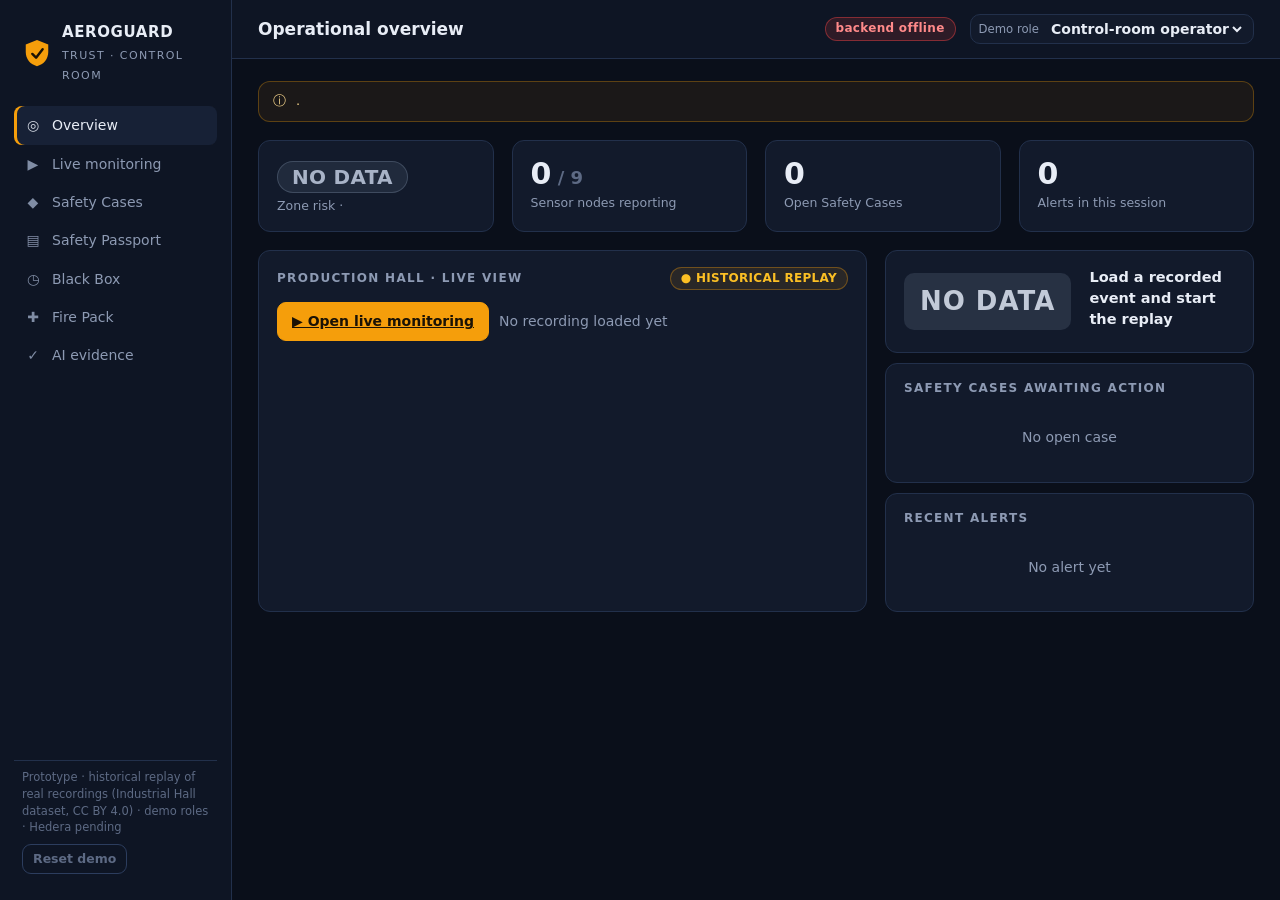
==== dashboard/index.html @ 40435185 "Control-room interface: live replay, AI charts, Safety Case workflow, passport, black box, fire pack" ====
<!doctype html>
<html lang="en">
<head>
<meta charset="utf-8">
<meta name="viewport" content="width=device-width, initial-scale=1">
<title>AEROGUARD TRUST · Control Room</title>
<link rel="icon" href="data:image/svg+xml,%3Csvg xmlns='http://www.w3.org/2000/svg' viewBox='0 0 32 32'%3E%3Cpath d='M16 2 4 7v8c0 7.5 5.1 13.6 12 15 6.9-1.4 12-7.5 12-15V7z' fill='%23f59e0b'/%3E%3C/svg%3E">
<link rel="stylesheet" href="styles.css">
</head>
<body>
<div id="app"><div class="boot">Loading AEROGUARD TRUST…</div></div>
<script src="vendor/htm-preact-standalone.js"></script>
<script src="vendor/chart.umd.js"></script>
<script src="app.js"></script>
</body>
</html>
---- dashboard/styles.css ----
:root {
  --bg: #0a0f1a; --bg2: #0e1524; --panel: #121a2b; --panel2: #172136; --line: #22304b; --line2: #2c3d5e;
  --text: #e8edf6; --muted: #8d9ab3; --dim: #5d6a84;
  --accent: #f59e0b; --accent2: #fbbf24;
  --ok: #22c55e; --watch: #3b82f6; --high: #f59e0b; --crit: #ef4444; --nodata: #64748b; --sim: #a78bfa;
  --radius: 12px; --mono: "Cascadia Mono", Consolas, "SF Mono", monospace;
}
* { box-sizing: border-box; }
html, body { margin: 0; height: 100%; }
body { background: var(--bg); color: var(--text); font: 14px/1.45 "Segoe UI", system-ui, -apple-system, Roboto, sans-serif; }
button, input, select, textarea { font: inherit; color: inherit; }
a { color: var(--accent2); }
.boot { padding: 40px; color: var(--muted); }

/* ------------------------------------------------------------ shell */
.shell { display: grid; grid-template-columns: 232px 1fr; min-height: 100vh; }
.side { background: var(--bg2); border-right: 1px solid var(--line); padding: 18px 14px; display: flex; flex-direction: column; gap: 4px; position: sticky; top: 0; height: 100vh; }
.brand { display: flex; align-items: center; gap: 10px; padding: 4px 8px 18px; }
.brand svg { width: 30px; height: 30px; flex: none; }
.brand b { display: block; font-size: 15px; letter-spacing: .6px; }
.brand span { font-size: 11px; color: var(--muted); letter-spacing: 1.4px; }
.nav a { display: flex; align-items: center; gap: 10px; padding: 9px 10px; border-radius: 8px; color: var(--muted); text-decoration: none; font-weight: 500; }
.nav a:hover { background: var(--panel); color: var(--text); }
.nav a.on { background: var(--panel2); color: var(--text); box-shadow: inset 3px 0 0 var(--accent); }
.nav .ico { width: 18px; text-align: center; opacity: .9; }
.nav .badge { margin-left: auto; background: var(--crit); color: #fff; font-size: 11px; border-radius: 99px; padding: 0 7px; font-weight: 700; }
.side .foot { margin-top: auto; font-size: 11.5px; color: var(--dim); padding: 8px; border-top: 1px solid var(--line); }

.main { min-width: 0; }
.top { display: flex; align-items: center; gap: 14px; padding: 14px 26px; border-bottom: 1px solid var(--line); background: var(--bg2); position: sticky; top: 0; z-index: 5; flex-wrap: wrap; }
.top h1 { font-size: 17px; margin: 0; font-weight: 600; }
.top .sub { color: var(--muted); font-size: 12.5px; }
.top .grow { flex: 1; }
.role { display: flex; align-items: center; gap: 8px; background: var(--panel); border: 1px solid var(--line); border-radius: 10px; padding: 5px 8px; }
.role select { background: transparent; border: 0; outline: 0; font-weight: 600; }
.role select option { background: var(--panel); }
.role small { color: var(--muted); }
.page { padding: 22px 26px 60px; display: grid; gap: 18px; }

/* ------------------------------------------------------------ building blocks */
.card { background: var(--panel); border: 1px solid var(--line); border-radius: var(--radius); padding: 16px 18px; min-width: 0; }
.card h2 { margin: 0 0 12px; font-size: 12px; letter-spacing: 1.3px; text-transform: uppercase; color: var(--muted); font-weight: 600; display: flex; align-items: center; gap: 8px; }
.card h2 .r { margin-left: auto; text-transform: none; letter-spacing: 0; font-weight: 500; }
.grid { display: grid; gap: 18px; }
.g2 { grid-template-columns: 1fr 1fr; } .g3 { grid-template-columns: repeat(3, 1fr); } .g4 { grid-template-columns: repeat(4, 1fr); }
.g-main { grid-template-columns: minmax(0, 1.65fr) minmax(320px, 1fr); }
@media (max-width: 1150px) { .g-main, .g2, .g3 { grid-template-columns: 1fr; } .g4 { grid-template-columns: 1fr 1fr; } }
@media (max-width: 760px) { .shell { grid-template-columns: 1fr; } .side { position: static; height: auto; } .g4 { grid-template-columns: 1fr; } }

.kpi .v { font-size: 30px; font-weight: 700; font-variant-numeric: tabular-nums; line-height: 1.1; }
.kpi .l { color: var(--muted); font-size: 12.5px; margin-top: 4px; }
.muted { color: var(--muted); } .dim { color: var(--dim); } .mono { font-family: var(--mono); font-size: 12.5px; }
.row { display: flex; align-items: center; gap: 10px; flex-wrap: wrap; }
.between { justify-content: space-between; }
.stack { display: grid; gap: 10px; }

.pill { display: inline-flex; align-items: center; gap: 6px; padding: 2px 10px; border-radius: 99px; font-size: 12px; font-weight: 700; letter-spacing: .3px; border: 1px solid transparent; white-space: nowrap; }
.pill.NORMAL, .pill.CLOSED, .pill.ok { background: rgba(34,197,94,.12); color: var(--ok); border-color: rgba(34,197,94,.35); }
.pill.WATCH, .pill.VERIFIED { background: rgba(59,130,246,.13); color: #7fb0ff; border-color: rgba(59,130,246,.4); }
.pill.HIGH, .pill.ACTION_RECORDED { background: rgba(245,158,11,.13); color: var(--accent2); border-color: rgba(245,158,11,.4); }
.pill.CRITICAL, .pill.OPEN, .pill.bad { background: rgba(239,68,68,.14); color: #ff8a8a; border-color: rgba(239,68,68,.45); }
.pill.NO_DATA, .pill.pending { background: rgba(100,116,139,.18); color: #a8b3c7; border-color: rgba(100,116,139,.45); }
.pill.sim { background: rgba(167,139,250,.14); color: #c4b5fd; border-color: rgba(167,139,250,.45); }
.pill.rec { background: rgba(245,158,11,.1); color: var(--accent2); border-color: rgba(245,158,11,.35); }

.banner { border-radius: var(--radius); padding: 10px 14px; font-size: 13px; display: flex; gap: 10px; align-items: flex-start; border: 1px solid; }
.banner.info { background: rgba(245,158,11,.07); border-color: rgba(245,158,11,.3); color: #f3d28a; }
.banner.sim { background: rgba(167,139,250,.08); border-color: rgba(167,139,250,.35); color: #d6ccff; }
.banner.err { background: rgba(239,68,68,.1); border-color: rgba(239,68,68,.4); color: #ffb3b3; }

.btn { background: var(--panel2); border: 1px solid var(--line2); border-radius: 9px; padding: 8px 14px; cursor: pointer; font-weight: 600; display: inline-flex; gap: 8px; align-items: center; transition: background .15s, border-color .15s, transform .05s; }
.btn:hover:not(:disabled) { border-color: var(--muted); }
.btn:active:not(:disabled) { transform: translateY(1px); }
.btn:disabled { opacity: .45; cursor: not-allowed; }
.btn.primary { background: var(--accent); color: #1a1205; border-color: var(--accent); }
.btn.primary:hover:not(:disabled) { background: var(--accent2); }
.btn.danger { background: rgba(239,68,68,.15); border-color: rgba(239,68,68,.5); color: #ffb3b3; }
.btn.ghost { background: transparent; }
.btn.sm { padding: 5px 10px; font-size: 12.5px; }
.seg { display: inline-flex; background: var(--bg2); border: 1px solid var(--line); border-radius: 9px; padding: 3px; }
.seg button { background: transparent; border: 0; padding: 5px 10px; border-radius: 6px; cursor: pointer; color: var(--muted); font-weight: 600; font-size: 12.5px; }
.seg button.on { background: var(--panel2); color: var(--text); }

input[type=text], textarea, select.in { width: 100%; background: var(--bg2); border: 1px solid var(--line2); border-radius: 9px; padding: 9px 11px; outline: none; }
input[type=text]:focus, textarea:focus { border-color: var(--accent); }
textarea { min-height: 72px; resize: vertical; }
label.f { display: grid; gap: 5px; font-size: 12.5px; color: var(--muted); }

table.t { width: 100%; border-collapse: collapse; font-size: 13px; }
table.t th { text-align: left; color: var(--muted); font-weight: 600; font-size: 11.5px; text-transform: uppercase; letter-spacing: .8px; padding: 8px 10px; border-bottom: 1px solid var(--line); }
table.t td { padding: 9px 10px; border-bottom: 1px solid var(--line); vertical-align: top; }
table.t tr.click { cursor: pointer; }
table.t tr.click:hover td { background: var(--panel2); }
.num { text-align: right; font-variant-numeric: tabular-nums; }

/* ------------------------------------------------------------ risk banner */
.risk { border-radius: var(--radius); padding: 16px 18px; display: grid; grid-template-columns: auto 1fr; gap: 6px 18px; align-items: center; border: 1px solid var(--line); background: var(--panel); transition: background .3s, border-color .3s; }
.risk .lvl { grid-row: span 2; font-size: 26px; font-weight: 800; letter-spacing: 1px; padding: 10px 16px; border-radius: 10px; min-width: 150px; text-align: center; }
.risk .why { font-size: 14.5px; font-weight: 600; }
.risk .more { color: var(--muted); font-size: 12.5px; }
.risk.NORMAL .lvl { background: rgba(34,197,94,.15); color: var(--ok); }
.risk.WATCH { border-color: rgba(59,130,246,.5); } .risk.WATCH .lvl { background: rgba(59,130,246,.18); color: #8fb9ff; }
.risk.HIGH { border-color: rgba(245,158,11,.6); } .risk.HIGH .lvl { background: rgba(245,158,11,.2); color: var(--accent2); }
.risk.CRITICAL { border-color: var(--crit); background: linear-gradient(90deg, rgba(239,68,68,.16), var(--panel) 60%); }
.risk.CRITICAL .lvl { background: var(--crit); color: #fff; animation: pulse 1.4s infinite; }
.risk.NO_DATA .lvl { background: rgba(100,116,139,.25); color: #c2cad8; }
@keyframes pulse { 0%,100% { box-shadow: 0 0 0 0 rgba(239,68,68,.6); } 50% { box-shadow: 0 0 0 10px rgba(239,68,68,0); } }

/* ------------------------------------------------------------ replay */
.events { display: grid; grid-template-columns: repeat(4, minmax(0,1fr)); gap: 12px; }
@media (max-width: 1150px) { .events { grid-template-columns: 1fr 1fr; } }
.ev { background: var(--bg2); border: 1px solid var(--line); border-radius: 10px; padding: 12px; cursor: pointer; text-align: left; display: grid; gap: 6px; transition: border-color .15s, background .15s; }
.ev:hover { border-color: var(--line2); }
.ev.on { border-color: var(--accent); background: rgba(245,158,11,.06); }
.ev b { font-size: 14px; }
.ev small { color: var(--muted); font-size: 12px; }
.progress { position: relative; height: 26px; background: var(--bg2); border: 1px solid var(--line); border-radius: 8px; overflow: hidden; }
.progress .fill { position: absolute; inset: 0 auto 0 0; background: linear-gradient(90deg, rgba(245,158,11,.25), rgba(245,158,11,.45)); transition: width .4s; }
.progress .evband { position: absolute; top: 0; bottom: 0; background: repeating-linear-gradient(45deg, rgba(239,68,68,.18) 0 6px, rgba(239,68,68,.06) 6px 12px); border-left: 2px solid rgba(239,68,68,.7); border-right: 2px solid rgba(239,68,68,.7); }
.progress .lab { position: absolute; inset: 0; display: flex; align-items: center; justify-content: space-between; padding: 0 10px; font-size: 11.5px; color: var(--muted); font-family: var(--mono); }
.chartbox { position: relative; height: 210px; }
.chartbox.tall { height: 250px; }

/* ------------------------------------------------------------ hall map */
.map svg { width: 100%; height: auto; display: block; }
.map .legend { display: flex; gap: 14px; flex-wrap: wrap; font-size: 12px; color: var(--muted); margin-top: 8px; }
.map .legend i { display: inline-block; width: 10px; height: 10px; border-radius: 50%; margin-right: 5px; vertical-align: -1px; }

/* ------------------------------------------------------------ case stepper */
.steps { display: grid; grid-template-columns: repeat(6, 1fr); gap: 6px; }
@media (max-width: 1150px) { .steps { grid-template-columns: repeat(3, 1fr); } }
.step { background: var(--bg2); border: 1px solid var(--line); border-radius: 10px; padding: 10px; font-size: 12.5px; }
.step b { display: block; font-size: 13px; margin-bottom: 2px; }
.step.done { border-color: rgba(34,197,94,.5); background: rgba(34,197,94,.06); }
.step.cur { border-color: var(--accent); background: rgba(245,158,11,.08); }
.step .n { font-size: 11px; color: var(--muted); letter-spacing: 1px; }

/* ------------------------------------------------------------ timeline */
.tl { display: grid; gap: 0; }
.tl .it { display: grid; grid-template-columns: 150px 18px 1fr; gap: 10px; padding: 8px 0; }
.tl .when { font-family: var(--mono); font-size: 11.5px; color: var(--muted); text-align: right; padding-top: 2px; }
.tl .dot { width: 12px; height: 12px; border-radius: 50%; margin-top: 4px; justify-self: center; position: relative; }
.tl .it:not(:last-child) .dot::after { content: ""; position: absolute; left: 5px; top: 14px; width: 2px; height: 40px; background: var(--line); }
.tl .body b { font-size: 13.5px; }
.tl .body .d { color: var(--muted); font-size: 12.5px; }
.src-sensor { background: #14b8a6; } .src-model { background: #38bdf8; } .src-risk { background: var(--crit); } .src-human { background: var(--ok); } .src-system { background: var(--accent); } .src-simulated { background: var(--sim); }

/* ------------------------------------------------------------ misc */
.toast { position: fixed; right: 22px; bottom: 22px; background: var(--panel2); border: 1px solid var(--line2); border-left: 4px solid var(--accent); padding: 12px 16px; border-radius: 10px; max-width: 420px; box-shadow: 0 10px 30px rgba(0,0,0,.4); z-index: 50; animation: slide .25s ease; }
.toast.err { border-left-color: var(--crit); }
@keyframes slide { from { transform: translateY(12px); opacity: 0; } to { transform: none; opacity: 1; } }
.empty { color: var(--muted); padding: 18px 4px; text-align: center; }
.hash { font-family: var(--mono); font-size: 11.5px; word-break: break-all; color: var(--muted); }
.fig { width: 100%; border-radius: 8px; background: #fff; }
.kv { display: grid; grid-template-columns: 170px 1fr; gap: 6px 14px; font-size: 13px; }
.kv dt { color: var(--muted); } .kv dd { margin: 0; }

@media print {
  .side, .top, .noprint { display: none !important; }
  .shell { display: block; }
  body { background: #fff; color: #000; }
  .card { border-color: #999; background: #fff; }
  .muted, .dim { color: #333; }
}
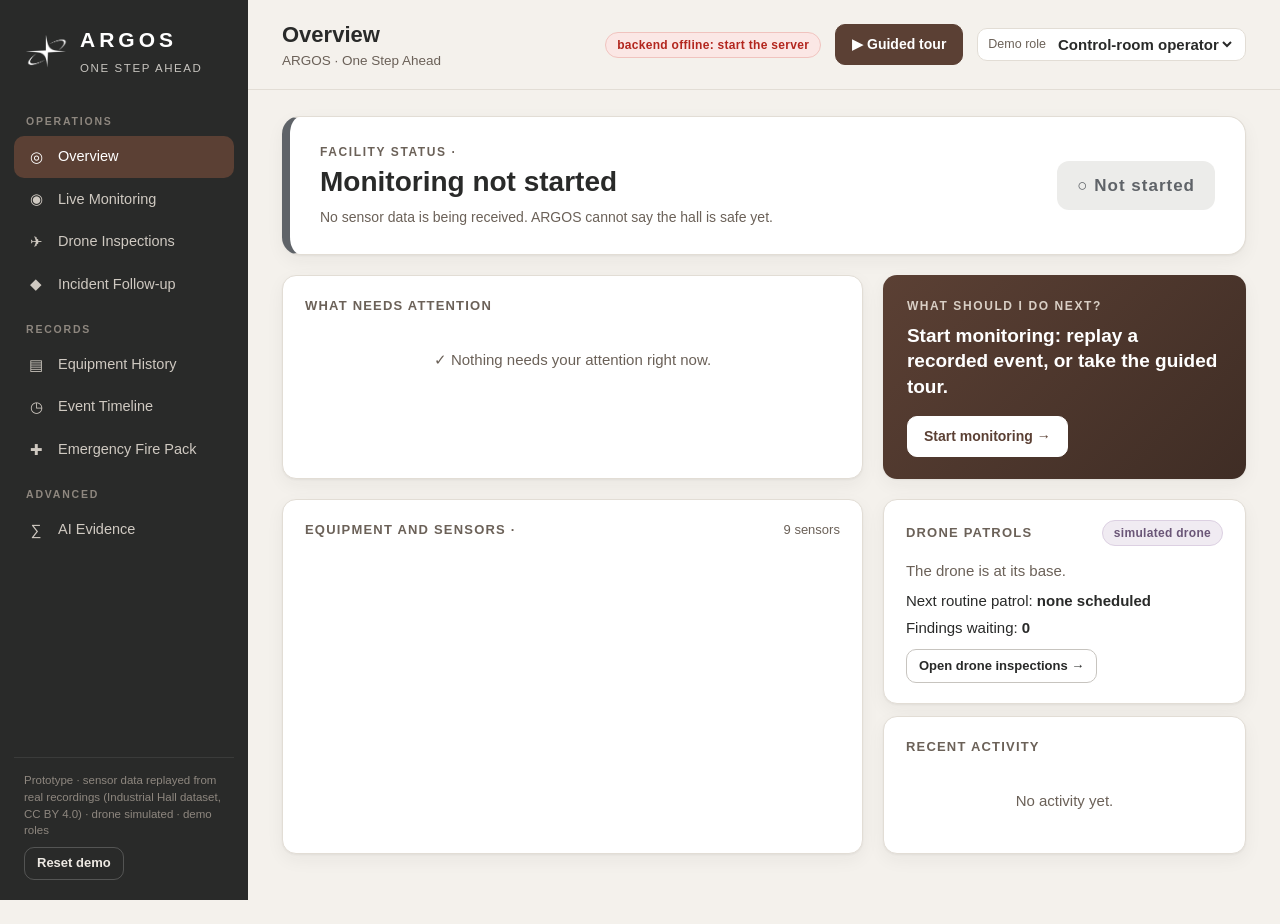
==== commit 488a9868: "ARGOS rebrand and premium redesign: official logo, ivory/brown design system, plain-language technic" ====
--- a/dashboard/index.html
+++ b/dashboard/index.html
@@ -3,12 +3,12 @@
 <head>
 <meta charset="utf-8">
 <meta name="viewport" content="width=device-width, initial-scale=1">
-<title>AEROGUARD TRUST · Control Room</title>
-<link rel="icon" href="data:image/svg+xml,%3Csvg xmlns='http://www.w3.org/2000/svg' viewBox='0 0 32 32'%3E%3Cpath d='M16 2 4 7v8c0 7.5 5.1 13.6 12 15 6.9-1.4 12-7.5 12-15V7z' fill='%23f59e0b'/%3E%3C/svg%3E">
+<title>ARGOS · One Step Ahead</title>
+<link rel="icon" type="image/png" href="assets/argos-favicon.png">
 <link rel="stylesheet" href="styles.css">
 </head>
 <body>
-<div id="app"><div class="boot">Loading AEROGUARD TRUST…</div></div>
+<div id="app"><div class="boot">Loading ARGOS…</div></div>
 <script src="vendor/htm-preact-standalone.js"></script>
 <script src="vendor/chart.umd.js"></script>
 <script src="app.js"></script>
--- a/dashboard/styles.css
+++ b/dashboard/styles.css
@@ -1,164 +1,204 @@
+/* ARGOS — One Step Ahead. Premium industrial design system. */
 :root {
-  --bg: #0a0f1a; --bg2: #0e1524; --panel: #121a2b; --panel2: #172136; --line: #22304b; --line2: #2c3d5e;
-  --text: #e8edf6; --muted: #8d9ab3; --dim: #5d6a84;
-  --accent: #f59e0b; --accent2: #fbbf24;
-  --ok: #22c55e; --watch: #3b82f6; --high: #f59e0b; --crit: #ef4444; --nodata: #64748b; --sim: #a78bfa;
-  --radius: 12px; --mono: "Cascadia Mono", Consolas, "SF Mono", monospace;
+  --ivory: #F4F1EC; --silver: #C7C4BF; --taupe: #88715F; --brown: #5B4034; --charcoal: #292A29;
+  --bg: var(--ivory); --bg2: #FAF8F4; --panel: #FFFFFF; --panel2: #FAF8F4; --soft: #EFEBE4; --line: #E2DDD5; --line2: #C7C4BF;
+  --text: #292A29; --muted: #6B6158; --dim: #9A9088;
+  --accent: #5B4034; --accent2: #88715F;
+  /* safety colours: always paired with an icon and words */
+  --ok: #2E7D4F; --ok-bg: #E6F2EA; --watch: #2F5F98; --watch-bg: #E7EEF7; --high: #9A5B00; --high-bg: #FBF0DC;
+  --crit: #B3261E; --crit-bg: #FBE7E5; --nodata: #5F6368; --nodata-bg: #ECECEA; --sim: #6A5677; --sim-bg: #F0EBF2;
+  --radius: 14px; --shadow: 0 1px 2px rgba(41,42,41,.05), 0 6px 18px rgba(41,42,41,.05);
+  --mono: "Cascadia Mono", Consolas, monospace;
 }
 * { box-sizing: border-box; }
 html, body { margin: 0; height: 100%; }
-body { background: var(--bg); color: var(--text); font: 14px/1.45 "Segoe UI", system-ui, -apple-system, Roboto, sans-serif; }
+body { background: var(--bg); color: var(--text); font: 15px/1.5 "Segoe UI", "Helvetica Neue", Arial, sans-serif; -webkit-font-smoothing: antialiased; }
 button, input, select, textarea { font: inherit; color: inherit; }
-a { color: var(--accent2); }
+a { color: var(--brown); }
 .boot { padding: 40px; color: var(--muted); }
 
-/* ------------------------------------------------------------ shell */
-.shell { display: grid; grid-template-columns: 232px 1fr; min-height: 100vh; }
-.side { background: var(--bg2); border-right: 1px solid var(--line); padding: 18px 14px; display: flex; flex-direction: column; gap: 4px; position: sticky; top: 0; height: 100vh; }
-.brand { display: flex; align-items: center; gap: 10px; padding: 4px 8px 18px; }
-.brand svg { width: 30px; height: 30px; flex: none; }
-.brand b { display: block; font-size: 15px; letter-spacing: .6px; }
-.brand span { font-size: 11px; color: var(--muted); letter-spacing: 1.4px; }
-.nav a { display: flex; align-items: center; gap: 10px; padding: 9px 10px; border-radius: 8px; color: var(--muted); text-decoration: none; font-weight: 500; }
-.nav a:hover { background: var(--panel); color: var(--text); }
-.nav a.on { background: var(--panel2); color: var(--text); box-shadow: inset 3px 0 0 var(--accent); }
-.nav .ico { width: 18px; text-align: center; opacity: .9; }
-.nav .badge { margin-left: auto; background: var(--crit); color: #fff; font-size: 11px; border-radius: 99px; padding: 0 7px; font-weight: 700; }
-.side .foot { margin-top: auto; font-size: 11.5px; color: var(--dim); padding: 8px; border-top: 1px solid var(--line); }
+.shell { display: grid; grid-template-columns: 248px 1fr; min-height: 100vh; }
+.side { background: var(--charcoal); color: #EDE9E3; padding: 22px 14px 16px; display: flex; flex-direction: column; gap: 2px; position: sticky; top: 0; height: 100vh; overflow-y: auto; }
+.brand { display: flex; align-items: center; gap: 12px; padding: 2px 10px 18px; }
+.brand img { width: 44px; height: 44px; flex: none; }
+.brand b { display: block; font-size: 21px; letter-spacing: 4px; font-weight: 600; color: #FFFFFF; }
+.brand span { font-size: 11.5px; color: var(--silver); letter-spacing: 1.6px; text-transform: uppercase; }
+.nav-group { font-size: 10.5px; letter-spacing: 1.8px; color: #8E877F; padding: 16px 12px 6px; font-weight: 600; }
+.nav a { display: flex; align-items: center; gap: 12px; padding: 10px 12px; border-radius: 10px; color: #CFC9C1; text-decoration: none; font-weight: 500; font-size: 14.5px; }
+.nav a:hover { background: rgba(255,255,255,.06); color: #FFF; }
+.nav a.on { background: var(--brown); color: #FFF; }
+.nav .ico { width: 20px; text-align: center; font-size: 15px; }
+.nav .badge { margin-left: auto; background: var(--crit); color: #fff; font-size: 11.5px; border-radius: 99px; padding: 1px 8px; font-weight: 700; }
+.nav .badge.warn { background: #D99A2B; color: #1D1A17; }
+.side .foot { margin-top: auto; font-size: 11.5px; color: #8E877F; padding: 14px 10px 4px; border-top: 1px solid rgba(255,255,255,.08); line-height: 1.45; }
+.side .foot .btn { color: #EDE9E3; border-color: rgba(255,255,255,.2); background: transparent; }
 
 .main { min-width: 0; }
-.top { display: flex; align-items: center; gap: 14px; padding: 14px 26px; border-bottom: 1px solid var(--line); background: var(--bg2); position: sticky; top: 0; z-index: 5; flex-wrap: wrap; }
-.top h1 { font-size: 17px; margin: 0; font-weight: 600; }
-.top .sub { color: var(--muted); font-size: 12.5px; }
-.top .grow { flex: 1; }
-.role { display: flex; align-items: center; gap: 8px; background: var(--panel); border: 1px solid var(--line); border-radius: 10px; padding: 5px 8px; }
+.top { display: flex; align-items: center; gap: 14px; padding: 18px 34px; border-bottom: 1px solid var(--line); background: rgba(244,241,236,.94); backdrop-filter: blur(6px); position: sticky; top: 0; z-index: 5; flex-wrap: wrap; }
+.top h1 { font-size: 22px; margin: 0; font-weight: 600; }
+.top .sub { color: var(--muted); font-size: 13.5px; }
+.grow { flex: 1; }
+.role { display: flex; align-items: center; gap: 8px; background: var(--panel); border: 1px solid var(--line); border-radius: 10px; padding: 6px 10px; }
 .role select { background: transparent; border: 0; outline: 0; font-weight: 600; }
-.role select option { background: var(--panel); }
 .role small { color: var(--muted); }
-.page { padding: 22px 26px 60px; display: grid; gap: 18px; }
-
-/* ------------------------------------------------------------ building blocks */
-.card { background: var(--panel); border: 1px solid var(--line); border-radius: var(--radius); padding: 16px 18px; min-width: 0; }
-.card h2 { margin: 0 0 12px; font-size: 12px; letter-spacing: 1.3px; text-transform: uppercase; color: var(--muted); font-weight: 600; display: flex; align-items: center; gap: 8px; }
+.page { padding: 26px 34px 70px; display: grid; gap: 20px; max-width: 1500px; }
+
+.card { background: var(--panel); border: 1px solid var(--line); border-radius: var(--radius); padding: 20px 22px; min-width: 0; box-shadow: var(--shadow); }
+.card h2 { margin: 0 0 14px; font-size: 13px; letter-spacing: 1.2px; text-transform: uppercase; color: var(--muted); font-weight: 600; display: flex; align-items: center; gap: 8px; }
 .card h2 .r { margin-left: auto; text-transform: none; letter-spacing: 0; font-weight: 500; }
-.grid { display: grid; gap: 18px; }
+.grid { display: grid; gap: 20px; }
 .g2 { grid-template-columns: 1fr 1fr; } .g3 { grid-template-columns: repeat(3, 1fr); } .g4 { grid-template-columns: repeat(4, 1fr); }
-.g-main { grid-template-columns: minmax(0, 1.65fr) minmax(320px, 1fr); }
+.g-main { grid-template-columns: minmax(0, 1.6fr) minmax(330px, 1fr); }
 @media (max-width: 1150px) { .g-main, .g2, .g3 { grid-template-columns: 1fr; } .g4 { grid-template-columns: 1fr 1fr; } }
-@media (max-width: 760px) { .shell { grid-template-columns: 1fr; } .side { position: static; height: auto; } .g4 { grid-template-columns: 1fr; } }
-
-.kpi .v { font-size: 30px; font-weight: 700; font-variant-numeric: tabular-nums; line-height: 1.1; }
-.kpi .l { color: var(--muted); font-size: 12.5px; margin-top: 4px; }
+@media (max-width: 760px) { .shell { grid-template-columns: 1fr; } .side { position: static; height: auto; } .g4 { grid-template-columns: 1fr; } .page { padding: 16px; } .top { padding: 14px 16px; } }
+.kpi .v { font-size: 30px; font-weight: 650; font-variant-numeric: tabular-nums; line-height: 1.1; }
+.kpi .l { color: var(--muted); font-size: 13px; margin-top: 4px; }
 .muted { color: var(--muted); } .dim { color: var(--dim); } .mono { font-family: var(--mono); font-size: 12.5px; }
 .row { display: flex; align-items: center; gap: 10px; flex-wrap: wrap; }
 .between { justify-content: space-between; }
-.stack { display: grid; gap: 10px; }
-
-.pill { display: inline-flex; align-items: center; gap: 6px; padding: 2px 10px; border-radius: 99px; font-size: 12px; font-weight: 700; letter-spacing: .3px; border: 1px solid transparent; white-space: nowrap; }
-.pill.NORMAL, .pill.CLOSED, .pill.ok { background: rgba(34,197,94,.12); color: var(--ok); border-color: rgba(34,197,94,.35); }
-.pill.WATCH, .pill.VERIFIED { background: rgba(59,130,246,.13); color: #7fb0ff; border-color: rgba(59,130,246,.4); }
-.pill.HIGH, .pill.ACTION_RECORDED { background: rgba(245,158,11,.13); color: var(--accent2); border-color: rgba(245,158,11,.4); }
-.pill.CRITICAL, .pill.OPEN, .pill.bad { background: rgba(239,68,68,.14); color: #ff8a8a; border-color: rgba(239,68,68,.45); }
-.pill.NO_DATA, .pill.pending { background: rgba(100,116,139,.18); color: #a8b3c7; border-color: rgba(100,116,139,.45); }
-.pill.sim { background: rgba(167,139,250,.14); color: #c4b5fd; border-color: rgba(167,139,250,.45); }
-.pill.rec { background: rgba(245,158,11,.1); color: var(--accent2); border-color: rgba(245,158,11,.35); }
-
-.banner { border-radius: var(--radius); padding: 10px 14px; font-size: 13px; display: flex; gap: 10px; align-items: flex-start; border: 1px solid; }
-.banner.info { background: rgba(245,158,11,.07); border-color: rgba(245,158,11,.3); color: #f3d28a; }
-.banner.sim { background: rgba(167,139,250,.08); border-color: rgba(167,139,250,.35); color: #d6ccff; }
-.banner.err { background: rgba(239,68,68,.1); border-color: rgba(239,68,68,.4); color: #ffb3b3; }
-
-.btn { background: var(--panel2); border: 1px solid var(--line2); border-radius: 9px; padding: 8px 14px; cursor: pointer; font-weight: 600; display: inline-flex; gap: 8px; align-items: center; transition: background .15s, border-color .15s, transform .05s; }
-.btn:hover:not(:disabled) { border-color: var(--muted); }
-.btn:active:not(:disabled) { transform: translateY(1px); }
+.stack { display: grid; gap: 12px; }
+
+.pill { display: inline-flex; align-items: center; gap: 6px; padding: 3px 11px; border-radius: 99px; font-size: 12px; font-weight: 650; letter-spacing: .3px; border: 1px solid transparent; white-space: nowrap; }
+.pill.NORMAL, .pill.CLOSED, .pill.ok { background: var(--ok-bg); color: var(--ok); border-color: #C3DFCC; }
+.pill.WATCH, .pill.VERIFIED { background: var(--watch-bg); color: var(--watch); border-color: #C9D7EA; }
+.pill.HIGH, .pill.ACTION_RECORDED { background: var(--high-bg); color: var(--high); border-color: #EDD3A6; }
+.pill.CRITICAL, .pill.OPEN, .pill.bad { background: var(--crit-bg); color: var(--crit); border-color: #F0C3BE; }
+.pill.NO_DATA, .pill.pending, .pill.STANDBY { background: var(--nodata-bg); color: var(--nodata); border-color: #D9D9D6; }
+.pill.sim { background: var(--sim-bg); color: var(--sim); border-color: #DCD0E2; }
+.pill.rec { background: #F3ECE5; color: var(--brown); border-color: #E0D3C6; }
+
+.banner { border-radius: 12px; padding: 12px 16px; font-size: 13.5px; display: flex; gap: 10px; align-items: flex-start; border: 1px solid; }
+.banner.info { background: #F7F3EC; border-color: #E5DACB; color: #4E3D32; }
+.banner.sim { background: var(--sim-bg); border-color: #DCD0E2; color: #4C3D57; }
+.banner.err { background: var(--crit-bg); border-color: #F0C3BE; color: #7A1A14; }
+
+.btn { background: var(--panel); border: 1px solid var(--line2); border-radius: 10px; padding: 9px 16px; cursor: pointer; font-weight: 600; display: inline-flex; gap: 8px; align-items: center; text-decoration: none; color: var(--text); transition: background .15s, border-color .15s; font-size: 14px; }
+.btn:hover:not(:disabled) { border-color: var(--taupe); background: var(--panel2); }
 .btn:disabled { opacity: .45; cursor: not-allowed; }
-.btn.primary { background: var(--accent); color: #1a1205; border-color: var(--accent); }
-.btn.primary:hover:not(:disabled) { background: var(--accent2); }
-.btn.danger { background: rgba(239,68,68,.15); border-color: rgba(239,68,68,.5); color: #ffb3b3; }
+.btn.primary { background: var(--brown); color: #FFF; border-color: var(--brown); }
+.btn.primary:hover:not(:disabled) { background: #4A342A; }
+.btn.danger { background: var(--crit-bg); border-color: #F0C3BE; color: var(--crit); }
 .btn.ghost { background: transparent; }
-.btn.sm { padding: 5px 10px; font-size: 12.5px; }
-.seg { display: inline-flex; background: var(--bg2); border: 1px solid var(--line); border-radius: 9px; padding: 3px; }
-.seg button { background: transparent; border: 0; padding: 5px 10px; border-radius: 6px; cursor: pointer; color: var(--muted); font-weight: 600; font-size: 12.5px; }
-.seg button.on { background: var(--panel2); color: var(--text); }
-
-input[type=text], textarea, select.in { width: 100%; background: var(--bg2); border: 1px solid var(--line2); border-radius: 9px; padding: 9px 11px; outline: none; }
-input[type=text]:focus, textarea:focus { border-color: var(--accent); }
-textarea { min-height: 72px; resize: vertical; }
-label.f { display: grid; gap: 5px; font-size: 12.5px; color: var(--muted); }
-
-table.t { width: 100%; border-collapse: collapse; font-size: 13px; }
-table.t th { text-align: left; color: var(--muted); font-weight: 600; font-size: 11.5px; text-transform: uppercase; letter-spacing: .8px; padding: 8px 10px; border-bottom: 1px solid var(--line); }
-table.t td { padding: 9px 10px; border-bottom: 1px solid var(--line); vertical-align: top; }
+.btn.sm { padding: 6px 12px; font-size: 13px; }
+.btn.lg { padding: 13px 22px; font-size: 15.5px; }
+.seg { display: inline-flex; background: var(--soft); border: 1px solid var(--line); border-radius: 10px; padding: 3px; }
+.seg button { background: transparent; border: 0; padding: 6px 12px; border-radius: 7px; cursor: pointer; color: var(--muted); font-weight: 600; font-size: 13px; }
+.seg button.on { background: var(--panel); color: var(--text); box-shadow: var(--shadow); }
+.tabs { display: flex; gap: 6px; border-bottom: 1px solid var(--line); }
+.tabs button { background: transparent; border: 0; padding: 12px 18px; cursor: pointer; font-weight: 600; color: var(--muted); border-bottom: 3px solid transparent; font-size: 15px; text-align: left; }
+.tabs button.on { color: var(--brown); border-bottom-color: var(--brown); }
+.tabs button small { display: block; font-weight: 400; font-size: 12px; color: var(--dim); }
+
+input[type=text], textarea, select.in { width: 100%; background: var(--panel); border: 1px solid var(--line2); border-radius: 10px; padding: 10px 12px; outline: none; }
+input[type=text]:focus, textarea:focus, select.in:focus { border-color: var(--taupe); box-shadow: 0 0 0 3px rgba(136,113,95,.15); }
+textarea { min-height: 80px; resize: vertical; }
+label.f { display: grid; gap: 6px; font-size: 13px; color: var(--muted); }
+
+table.t { width: 100%; border-collapse: collapse; font-size: 14px; }
+table.t th { text-align: left; color: var(--muted); font-weight: 600; font-size: 12px; text-transform: uppercase; letter-spacing: .7px; padding: 9px 10px; border-bottom: 1px solid var(--line); }
+table.t td { padding: 11px 10px; border-bottom: 1px solid var(--line); vertical-align: top; }
 table.t tr.click { cursor: pointer; }
 table.t tr.click:hover td { background: var(--panel2); }
 .num { text-align: right; font-variant-numeric: tabular-nums; }
-
-/* ------------------------------------------------------------ risk banner */
-.risk { border-radius: var(--radius); padding: 16px 18px; display: grid; grid-template-columns: auto 1fr; gap: 6px 18px; align-items: center; border: 1px solid var(--line); background: var(--panel); transition: background .3s, border-color .3s; }
-.risk .lvl { grid-row: span 2; font-size: 26px; font-weight: 800; letter-spacing: 1px; padding: 10px 16px; border-radius: 10px; min-width: 150px; text-align: center; }
-.risk .why { font-size: 14.5px; font-weight: 600; }
-.risk .more { color: var(--muted); font-size: 12.5px; }
-.risk.NORMAL .lvl { background: rgba(34,197,94,.15); color: var(--ok); }
-.risk.WATCH { border-color: rgba(59,130,246,.5); } .risk.WATCH .lvl { background: rgba(59,130,246,.18); color: #8fb9ff; }
-.risk.HIGH { border-color: rgba(245,158,11,.6); } .risk.HIGH .lvl { background: rgba(245,158,11,.2); color: var(--accent2); }
-.risk.CRITICAL { border-color: var(--crit); background: linear-gradient(90deg, rgba(239,68,68,.16), var(--panel) 60%); }
-.risk.CRITICAL .lvl { background: var(--crit); color: #fff; animation: pulse 1.4s infinite; }
-.risk.NO_DATA .lvl { background: rgba(100,116,139,.25); color: #c2cad8; }
-@keyframes pulse { 0%,100% { box-shadow: 0 0 0 0 rgba(239,68,68,.6); } 50% { box-shadow: 0 0 0 10px rgba(239,68,68,0); } }
-
-/* ------------------------------------------------------------ replay */
+details > summary { cursor: pointer; color: var(--brown); font-weight: 600; margin-bottom: 10px; }
+
+.hero { display: flex; justify-content: space-between; align-items: center; gap: 22px; border-radius: 18px; padding: 26px 30px; border: 1px solid var(--line); background: var(--panel); box-shadow: var(--shadow); border-left: 8px solid var(--nodata); }
+.hero .q { font-size: 12px; letter-spacing: 1.6px; text-transform: uppercase; color: var(--muted); font-weight: 600; }
+.hero .a { font-size: 28px; font-weight: 650; margin-top: 4px; line-height: 1.2; }
+.hero .sub2 { color: var(--muted); margin-top: 8px; font-size: 14px; }
+.hero .lvl { font-size: 17px; font-weight: 700; letter-spacing: 1px; padding: 12px 20px; border-radius: 12px; white-space: nowrap; display: flex; align-items: center; gap: 8px; }
+.hero.NORMAL { border-left-color: var(--ok); } .hero.NORMAL .lvl { background: var(--ok-bg); color: var(--ok); }
+.hero.WATCH, .hero.HIGH { border-left-color: var(--high); } .hero.WATCH .lvl, .hero.HIGH .lvl { background: var(--high-bg); color: var(--high); }
+.hero.CRITICAL { border-left-color: var(--crit); background: linear-gradient(90deg, var(--crit-bg), var(--panel) 55%); } .hero.CRITICAL .lvl { background: var(--crit); color: #fff; }
+.hero.NO_DATA .lvl, .hero.STANDBY .lvl { background: var(--nodata-bg); color: var(--nodata); }
+.risk { border-radius: var(--radius); padding: 18px 20px; display: grid; grid-template-columns: auto 1fr; gap: 6px 18px; align-items: center; border: 1px solid var(--line); background: var(--panel); box-shadow: var(--shadow); border-left: 8px solid var(--nodata); }
+.risk .lvl { grid-row: span 2; font-size: 17px; font-weight: 700; letter-spacing: 1px; padding: 12px 16px; border-radius: 10px; min-width: 170px; text-align: center; }
+.risk .why { font-size: 15.5px; font-weight: 600; }
+.risk .more { color: var(--muted); font-size: 13px; }
+.risk.NORMAL { border-left-color: var(--ok); } .risk.NORMAL .lvl { background: var(--ok-bg); color: var(--ok); }
+.risk.WATCH { border-left-color: var(--watch); } .risk.WATCH .lvl { background: var(--watch-bg); color: var(--watch); }
+.risk.HIGH { border-left-color: var(--high); } .risk.HIGH .lvl { background: var(--high-bg); color: var(--high); }
+.risk.CRITICAL { border-left-color: var(--crit); } .risk.CRITICAL .lvl { background: var(--crit); color: #fff; }
+.risk.NO_DATA .lvl { background: var(--nodata-bg); color: var(--nodata); }
+
+.attn { display: grid; grid-template-columns: auto 1fr auto auto; gap: 14px; align-items: center; padding: 14px 4px; border-bottom: 1px solid var(--line); }
+.attn:last-child { border-bottom: 0; }
+.attn .what b { display: block; font-size: 15px; }
+.attn .what span { color: var(--muted); font-size: 13px; }
+.attn .when { color: var(--dim); font-size: 12.5px; white-space: nowrap; }
+.nextbox { background: linear-gradient(135deg, #5B4034, #3F2D25); color: #FFF; border-radius: var(--radius); padding: 22px 24px; box-shadow: var(--shadow); }
+.nextbox .q { font-size: 12px; letter-spacing: 1.6px; text-transform: uppercase; color: #D9CFC5; font-weight: 600; }
+.nextbox .a { font-size: 19px; font-weight: 600; margin: 8px 0 16px; line-height: 1.35; }
+.nextbox .btn { background: #FFF; color: var(--brown); border-color: #FFF; }
+.equip { display: grid; grid-template-columns: repeat(auto-fill, minmax(150px, 1fr)); gap: 10px; }
+.equip .e { border: 1px solid var(--line); border-radius: 12px; padding: 10px 12px; background: var(--panel2); }
+.equip .e b { display: block; font-size: 14px; }
+.equip .e span { font-size: 12.5px; }
+.act { display: grid; grid-template-columns: 74px 1fr; gap: 10px; padding: 8px 0; border-bottom: 1px solid var(--line); font-size: 13.5px; }
+.act:last-child { border-bottom: 0; }
+.act .t { color: var(--dim); font-size: 12px; }
+.todo { display: grid; grid-template-columns: 26px 1fr auto; gap: 10px; align-items: center; padding: 10px 12px; background: var(--panel2); border: 1px solid var(--line); border-radius: 10px; }
+.todo .n { width: 24px; height: 24px; border-radius: 50%; background: var(--soft); display: grid; place-items: center; font-weight: 700; font-size: 12px; color: var(--brown); }
+
 .events { display: grid; grid-template-columns: repeat(4, minmax(0,1fr)); gap: 12px; }
 @media (max-width: 1150px) { .events { grid-template-columns: 1fr 1fr; } }
-.ev { background: var(--bg2); border: 1px solid var(--line); border-radius: 10px; padding: 12px; cursor: pointer; text-align: left; display: grid; gap: 6px; transition: border-color .15s, background .15s; }
+.ev { background: var(--panel2); border: 1px solid var(--line); border-radius: 12px; padding: 14px; cursor: pointer; text-align: left; display: grid; gap: 6px; transition: border-color .15s; }
 .ev:hover { border-color: var(--line2); }
-.ev.on { border-color: var(--accent); background: rgba(245,158,11,.06); }
-.ev b { font-size: 14px; }
-.ev small { color: var(--muted); font-size: 12px; }
-.progress { position: relative; height: 26px; background: var(--bg2); border: 1px solid var(--line); border-radius: 8px; overflow: hidden; }
-.progress .fill { position: absolute; inset: 0 auto 0 0; background: linear-gradient(90deg, rgba(245,158,11,.25), rgba(245,158,11,.45)); transition: width .4s; }
-.progress .evband { position: absolute; top: 0; bottom: 0; background: repeating-linear-gradient(45deg, rgba(239,68,68,.18) 0 6px, rgba(239,68,68,.06) 6px 12px); border-left: 2px solid rgba(239,68,68,.7); border-right: 2px solid rgba(239,68,68,.7); }
-.progress .lab { position: absolute; inset: 0; display: flex; align-items: center; justify-content: space-between; padding: 0 10px; font-size: 11.5px; color: var(--muted); font-family: var(--mono); }
+.ev.on { border-color: var(--brown); background: #F7F1EA; box-shadow: 0 0 0 2px rgba(91,64,52,.12); }
+.ev b { font-size: 15px; }
+.ev small { color: var(--muted); font-size: 12.5px; }
+.progress { position: relative; height: 28px; background: var(--soft); border: 1px solid var(--line); border-radius: 9px; overflow: hidden; }
+.progress .fill { position: absolute; inset: 0 auto 0 0; background: rgba(136,113,95,.35); transition: width .4s; }
+.progress .evband { position: absolute; top: 0; bottom: 0; background: repeating-linear-gradient(45deg, rgba(179,38,30,.14) 0 6px, rgba(179,38,30,.05) 6px 12px); border-left: 2px solid rgba(179,38,30,.6); border-right: 2px solid rgba(179,38,30,.6); }
+.progress .lab { position: absolute; inset: 0; display: flex; align-items: center; justify-content: space-between; padding: 0 10px; font-size: 12px; color: var(--muted); font-family: var(--mono); }
 .chartbox { position: relative; height: 210px; }
-.chartbox.tall { height: 250px; }
-
-/* ------------------------------------------------------------ hall map */
+
 .map svg { width: 100%; height: auto; display: block; }
-.map .legend { display: flex; gap: 14px; flex-wrap: wrap; font-size: 12px; color: var(--muted); margin-top: 8px; }
-.map .legend i { display: inline-block; width: 10px; height: 10px; border-radius: 50%; margin-right: 5px; vertical-align: -1px; }
-
-/* ------------------------------------------------------------ case stepper */
-.steps { display: grid; grid-template-columns: repeat(6, 1fr); gap: 6px; }
+.map .legend { display: flex; gap: 16px; flex-wrap: wrap; font-size: 12.5px; color: var(--muted); margin-top: 10px; }
+.map .legend i { display: inline-block; width: 11px; height: 11px; border-radius: 50%; margin-right: 6px; vertical-align: -1px; }
+
+.steps { display: grid; grid-template-columns: repeat(6, 1fr); gap: 8px; }
 @media (max-width: 1150px) { .steps { grid-template-columns: repeat(3, 1fr); } }
-.step { background: var(--bg2); border: 1px solid var(--line); border-radius: 10px; padding: 10px; font-size: 12.5px; }
-.step b { display: block; font-size: 13px; margin-bottom: 2px; }
-.step.done { border-color: rgba(34,197,94,.5); background: rgba(34,197,94,.06); }
-.step.cur { border-color: var(--accent); background: rgba(245,158,11,.08); }
-.step .n { font-size: 11px; color: var(--muted); letter-spacing: 1px; }
-
-/* ------------------------------------------------------------ timeline */
-.tl { display: grid; gap: 0; }
-.tl .it { display: grid; grid-template-columns: 150px 18px 1fr; gap: 10px; padding: 8px 0; }
-.tl .when { font-family: var(--mono); font-size: 11.5px; color: var(--muted); text-align: right; padding-top: 2px; }
-.tl .dot { width: 12px; height: 12px; border-radius: 50%; margin-top: 4px; justify-self: center; position: relative; }
+.step { background: var(--panel); border: 1px solid var(--line); border-radius: 12px; padding: 12px; font-size: 13px; }
+.step b { display: block; font-size: 14px; margin: 2px 0; }
+.step .n { font-size: 11px; color: var(--dim); letter-spacing: .8px; text-transform: uppercase; }
+.step .who { font-size: 12px; color: var(--muted); }
+.step.done { border-color: #C3DFCC; background: var(--ok-bg); }
+.step.cur { border-color: var(--brown); background: #F7F1EA; box-shadow: 0 0 0 2px rgba(91,64,52,.15); }
+.nowbox { border-left: 6px solid var(--brown); }
+
+.tl { display: grid; }
+.tl .it { display: grid; grid-template-columns: 140px 18px 1fr; gap: 10px; padding: 9px 0; }
+.tl .when { font-family: var(--mono); font-size: 12px; color: var(--muted); text-align: right; padding-top: 2px; }
+.tl .dot { width: 12px; height: 12px; border-radius: 50%; margin-top: 5px; justify-self: center; position: relative; }
 .tl .it:not(:last-child) .dot::after { content: ""; position: absolute; left: 5px; top: 14px; width: 2px; height: 40px; background: var(--line); }
-.tl .body b { font-size: 13.5px; }
-.tl .body .d { color: var(--muted); font-size: 12.5px; }
-.src-sensor { background: #14b8a6; } .src-model { background: #38bdf8; } .src-risk { background: var(--crit); } .src-human { background: var(--ok); } .src-system { background: var(--accent); } .src-simulated { background: var(--sim); }
-
-/* ------------------------------------------------------------ misc */
-.toast { position: fixed; right: 22px; bottom: 22px; background: var(--panel2); border: 1px solid var(--line2); border-left: 4px solid var(--accent); padding: 12px 16px; border-radius: 10px; max-width: 420px; box-shadow: 0 10px 30px rgba(0,0,0,.4); z-index: 50; animation: slide .25s ease; }
-.toast.err { border-left-color: var(--crit); }
-@keyframes slide { from { transform: translateY(12px); opacity: 0; } to { transform: none; opacity: 1; } }
-.empty { color: var(--muted); padding: 18px 4px; text-align: center; }
+.tl .body b { font-size: 14px; }
+.tl .body .d { color: var(--muted); font-size: 13px; }
+.src-sensor { background: #3D8B7D; } .src-model { background: #4C6F9C; } .src-risk { background: var(--crit); } .src-human { background: var(--ok); } .src-system { background: var(--taupe); } .src-simulated { background: var(--sim); }
+
+.toast { position: fixed; right: 24px; bottom: 24px; background: var(--charcoal); color: #FFF; padding: 13px 18px; border-radius: 12px; max-width: 440px; box-shadow: 0 12px 30px rgba(0,0,0,.25); z-index: 70; }
+.toast.err { background: var(--crit); }
+.empty { color: var(--muted); padding: 20px 4px; text-align: center; }
 .hash { font-family: var(--mono); font-size: 11.5px; word-break: break-all; color: var(--muted); }
-.fig { width: 100%; border-radius: 8px; background: #fff; }
-.kv { display: grid; grid-template-columns: 170px 1fr; gap: 6px 14px; font-size: 13px; }
+.fig { width: 100%; border-radius: 10px; border: 1px solid var(--line); background: #fff; }
+.kv { display: grid; grid-template-columns: 170px 1fr; gap: 6px 14px; font-size: 14px; }
 .kv dt { color: var(--muted); } .kv dd { margin: 0; }
-
+.bar { height: 8px; background: var(--soft); border-radius: 99px; overflow: hidden; margin: 8px 0 4px; }
+.bar i { display: block; height: 100%; background: var(--sim); transition: width .5s; }
+.info { cursor: help; color: var(--taupe); font-size: 13px; margin-left: 3px; }
+.guide { position: fixed; right: 22px; bottom: 22px; width: 400px; max-width: calc(100vw - 44px); background: var(--panel); border: 1px solid var(--line2); border-top: 5px solid var(--brown); border-radius: 16px; padding: 16px 18px; box-shadow: 0 18px 44px rgba(41,42,41,.22); z-index: 40; }
+.guide h3 { margin: 6px 0 6px; font-size: 18px; font-weight: 650; }
+.guide p { margin: 0 0 12px; color: var(--muted); font-size: 14px; }
+.guide .tagline { font-size: 11px; letter-spacing: 1.2px; color: var(--taupe); font-weight: 700; margin-top: 2px; }
+.guide .gstep { font-size: 12px; color: var(--dim); margin-top: 8px; }
+.guide .gbar { height: 4px; background: var(--soft); border-radius: 99px; margin-top: 6px; overflow: hidden; }
+.guide .gbar i { display: block; height: 100%; background: var(--brown); }
+.modal { position: fixed; inset: 0; background: rgba(41,42,41,.45); display: grid; place-items: center; z-index: 60; padding: 20px; }
+.dialog { max-width: 780px; width: 100%; }
+.dialog .ev { min-height: 140px; }
+.welcome { display: flex; align-items: center; gap: 18px; }
+.welcome img { width: 56px; height: 56px; background: var(--charcoal); border-radius: 14px; padding: 8px; }
 @media print {
-  .side, .top, .noprint { display: none !important; }
-  .shell { display: block; }
-  body { background: #fff; color: #000; }
-  .card { border-color: #999; background: #fff; }
-  .muted, .dim { color: #333; }
+  .side, .top, .noprint, .guide { display: none !important; }
+  .shell { display: block; } body { background: #fff; } .card { box-shadow: none; }
 }
